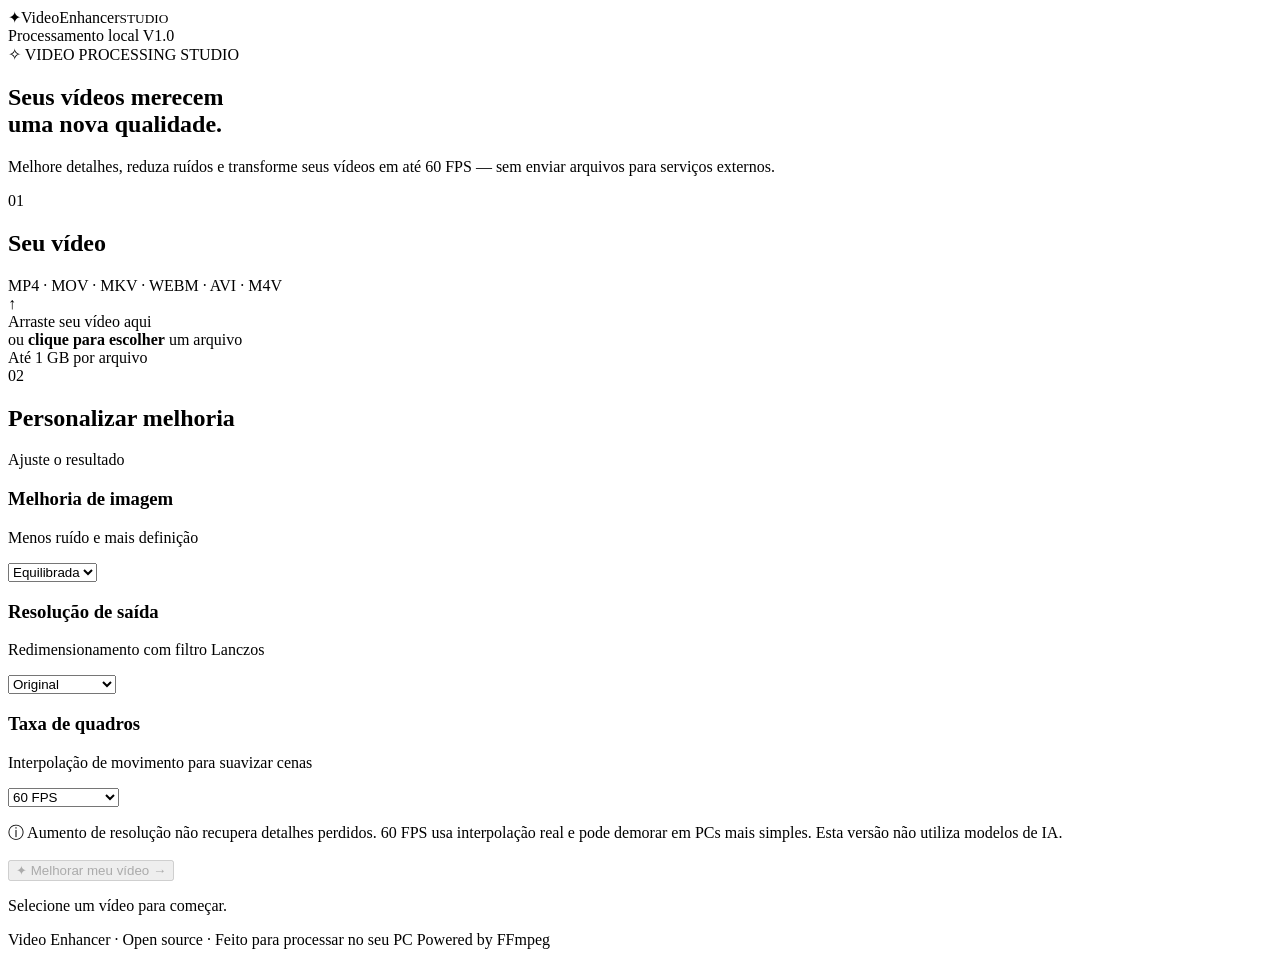
==== static/index.html @ 1512363d "Build responsive Video Enhancer web UI: static/index.html" ====
<!doctype html>
<html lang="pt-BR">
<head>
  <meta charset="UTF-8" />
  <meta name="viewport" content="width=device-width, initial-scale=1.0" />
  <meta name="theme-color" content="#080b13" />
  <title>Video Enhancer — Melhore seus vídeos</title>
  <link rel="stylesheet" href="/static/styles.css" />
</head>
<body>
  <div class="glow glow-a"></div><div class="glow glow-b"></div>
  <header class="header">
    <div class="brand"><span class="brand-logo">✦</span><span>Video<span class="brand-accent">Enhancer</span></span><small>STUDIO</small></div>
    <div class="header-meta"><span class="status-dot"></span> Processamento local <span class="version">V1.0</span></div>
  </header>
  <main class="shell">
    <section class="intro">
      <div class="eyebrow"><span class="spark">✧</span> VIDEO PROCESSING STUDIO</div>
      <h1>Seus vídeos merecem<br><span>uma nova qualidade.</span></h1>
      <p>Melhore detalhes, reduza ruídos e transforme seus vídeos em até 60 FPS — sem enviar arquivos para serviços externos.</p>
    </section>
    <section class="workspace">
      <div class="workspace-head"><div><span class="step">01</span><h2>Seu vídeo</h2></div><span class="subdued">MP4 · MOV · MKV · WEBM · AVI · M4V</span></div>
      <label id="dropzone" class="dropzone" for="videoInput" tabindex="0" role="button" aria-label="Selecionar vídeo">
        <input id="videoInput" type="file" accept=".mp4,.mov,.mkv,.webm,.avi,.m4v,video/*" hidden>
        <div class="upload-icon">↑</div>
        <div class="upload-title">Arraste seu vídeo aqui</div>
        <div class="upload-note">ou <strong>clique para escolher</strong> um arquivo</div>
        <div class="upload-limit">Até 1 GB por arquivo</div>
      </label>
      <div class="file-card" id="fileCard" hidden>
        <video id="preview" controls playsinline preload="metadata"></video>
        <div class="file-info"><div class="file-name" id="fileName"></div><div class="file-detail" id="fileDetail"></div><button id="removeFile" class="text-button" type="button">Trocar vídeo</button></div>
      </div>
    </section>
    <section class="workspace">
      <div class="workspace-head"><div><span class="step">02</span><h2>Personalizar melhoria</h2></div><span class="subdued">Ajuste o resultado</span></div>
      <div class="settings">
        <div class="setting"><div class="setting-copy"><h3>Melhoria de imagem</h3><p>Menos ruído e mais definição</p></div>
          <select id="quality" aria-label="Melhoria de imagem"><option value="off">Desligada</option><option value="balanced" selected>Equilibrada</option><option value="strong">Forte</option></select></div>
        <div class="setting"><div class="setting-copy"><h3>Resolução de saída</h3><p>Redimensionamento com filtro Lanczos</p></div>
          <select id="resolution" aria-label="Resolução de saída"><option value="original" selected>Original</option><option value="720">720p</option><option value="1080">1080p Full HD</option><option value="2160">2160p 4K</option></select></div>
        <div class="setting"><div class="setting-copy"><h3>Taxa de quadros</h3><p>Interpolação de movimento para suavizar cenas</p></div>
          <select id="fps" aria-label="Taxa de quadros"><option value="original">Manter original</option><option value="60" selected>60 FPS</option></select></div>
      </div>
      <p class="info-box">ⓘ Aumento de resolução não recupera detalhes perdidos. 60 FPS usa interpolação real e pode demorar em PCs mais simples. Esta versão não utiliza modelos de IA.</p>
    </section>
    <section class="actions">
      <button id="processBtn" class="primary" disabled><span>✦</span> Melhorar meu vídeo <span class="btn-arrow">→</span></button>
      <p id="message" class="message" role="status" aria-live="polite">Selecione um vídeo para começar.</p>
      <div id="progressArea" class="progress-area" hidden><div class="progress-label"><span id="stage">Preparando...</span><strong id="percentage">0%</strong></div><div class="progress-track"><div id="progressBar" class="progress-fill"></div></div></div>
      <div id="resultArea" class="result-area" hidden><div class="result-heading">✓ Seu vídeo está pronto!</div><video id="resultPreview" controls playsinline></video><a id="downloadBtn" class="download" download="video-enhanced.mp4">↓ Baixar vídeo melhorado</a></div>
    </section>
    <footer>Video Enhancer · Open source · Feito para processar no seu PC <span>Powered by FFmpeg</span></footer>
  </main>
  <script src="/static/app.js" defer></script>
</body>
</html>
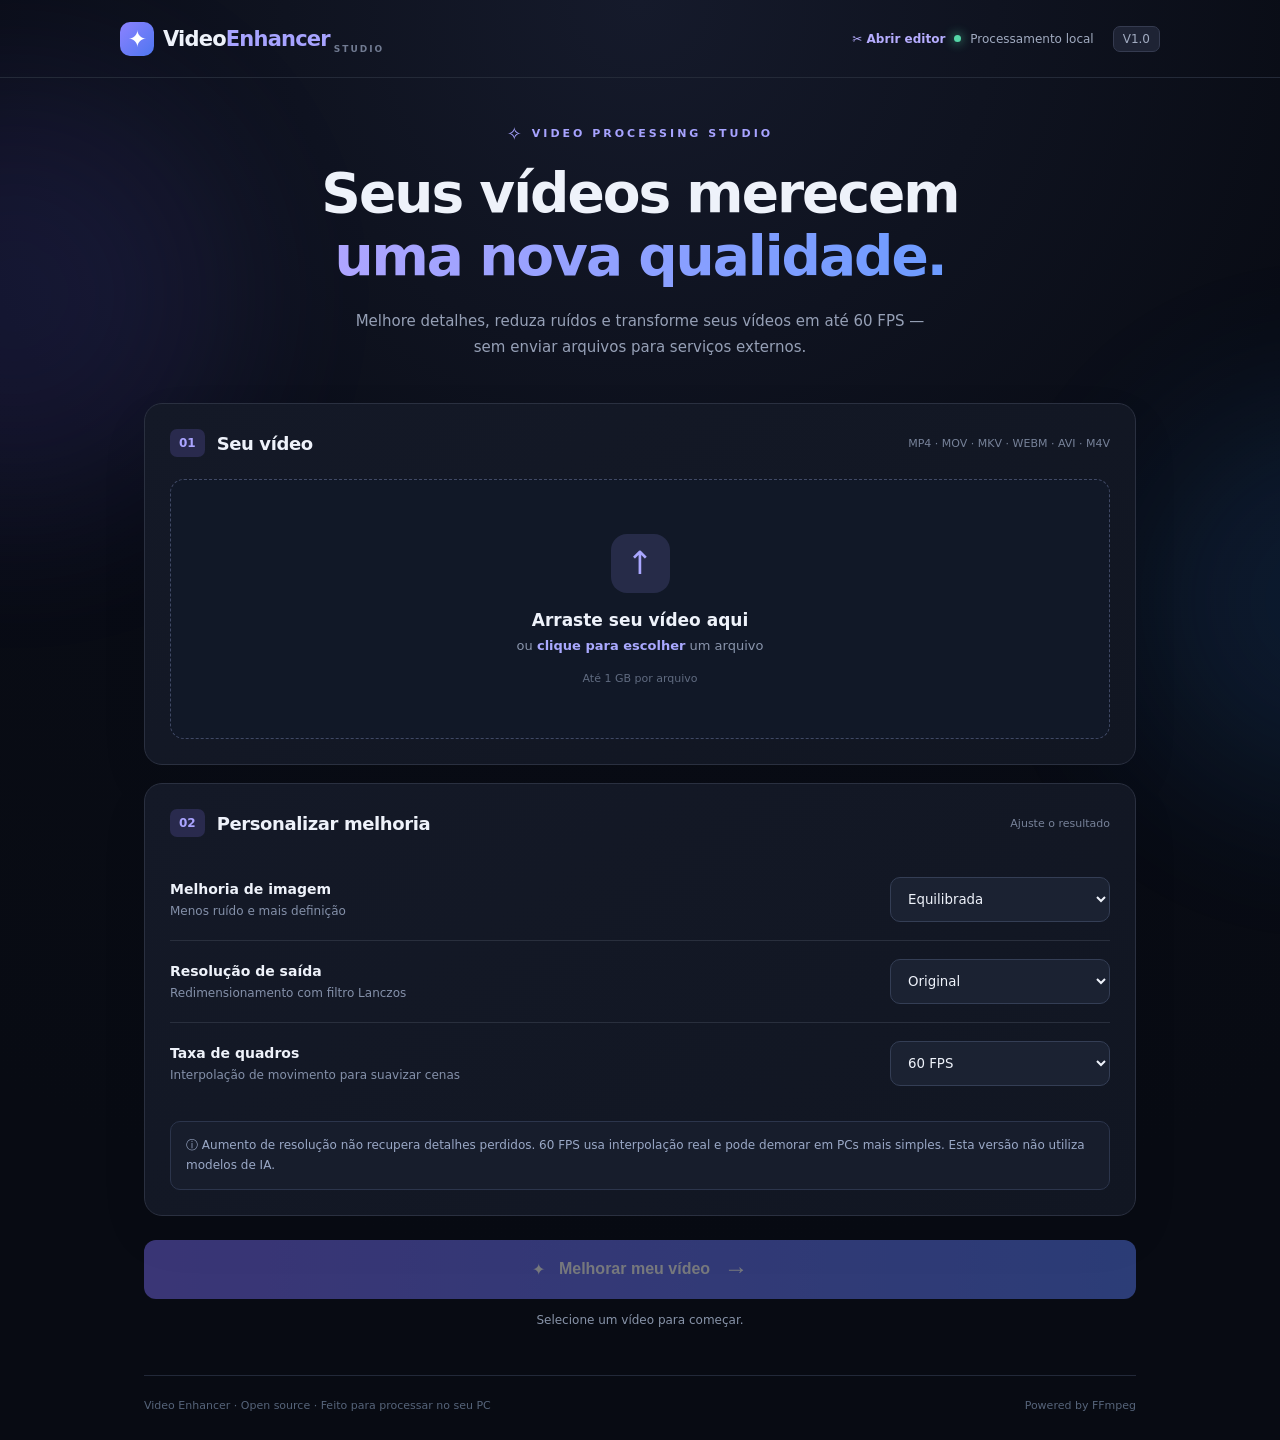
==== commit 706ff3c7: "Integrate editor and update docs: static/index.html" ====
--- a/static/index.html
+++ b/static/index.html
@@ -11,7 +11,7 @@
   <div class="glow glow-a"></div><div class="glow glow-b"></div>
   <header class="header">
     <div class="brand"><span class="brand-logo">✦</span><span>Video<span class="brand-accent">Enhancer</span></span><small>STUDIO</small></div>
-    <div class="header-meta"><span class="status-dot"></span> Processamento local <span class="version">V1.0</span></div>
+    <div class="header-meta"><a href="/editor" style="color:#b6adff;text-decoration:none;font-weight:700">✂ Abrir editor</a><span class="status-dot"></span> Processamento local <span class="version">V1.0</span></div>
   </header>
   <main class="shell">
     <section class="intro">
--- a/static/styles.css
+++ b/static/styles.css
@@ -0,0 +1,2 @@
+:root{font-family:Inter,ui-sans-serif,system-ui,-apple-system,"Segoe UI",sans-serif;color:#eef2fa;background:#080b13;font-synthesis:none}*{box-sizing:border-box}body{margin:0;min-height:100vh;overflow-x:hidden;background:radial-gradient(circle at 50% 0%,#151a2b 0,#090c15 45%,#080b13 80%)}.glow{position:fixed;pointer-events:none;filter:blur(85px);opacity:.12;border-radius:50%;z-index:0}.glow-a{width:430px;height:430px;top:80px;left:-200px;background:#7164ff}.glow-b{width:400px;height:400px;top:400px;right:-250px;background:#2a88ed}.header{height:78px;border-bottom:1px solid #242a38;display:flex;justify-content:space-between;align-items:center;padding:0 max(24px,calc((100vw - 1040px)/2));position:relative;z-index:1}.brand{font-size:21px;font-weight:800;display:flex;align-items:center;gap:9px;letter-spacing:-.8px}.brand-logo{background:linear-gradient(135deg,#8c82ff,#4e76f0);width:34px;height:34px;border-radius:10px;display:grid;place-items:center;color:white;font-size:23px}.brand-accent{color:#a7a3ff}.brand small{align-self:flex-end;margin:0 0 2px -5px;color:#717b92;font-size:9px;letter-spacing:2px}.header-meta{font-size:12px;color:#a1abc0;display:flex;align-items:center;gap:9px}.status-dot{width:7px;height:7px;border-radius:50%;background:#55d6a7;box-shadow:0 0 11px #55d6a7}.version{background:#1e2334;border:1px solid #353b50;border-radius:7px;padding:5px 9px;margin-left:10px}.shell{max-width:1040px;margin:auto;padding:45px 24px 20px;position:relative;z-index:1}.intro{text-align:center;margin-bottom:43px}.eyebrow{font-size:11px;color:#a7a3ff;letter-spacing:3px;font-weight:800}.spark{font-size:18px;vertical-align:middle}h1{font-size:clamp(34px,5vw,55px);line-height:1.15;letter-spacing:-2px;margin:18px 0 19px;font-weight:850}h1 span{background:linear-gradient(95deg,#afa5ff,#6c9bff);background-clip:text;-webkit-background-clip:text;color:transparent}.intro p{max-width:580px;margin:auto;color:#96a0b6;line-height:1.75;font-size:15px}.workspace{background:linear-gradient(145deg,#141927,#111622);border:1px solid #2a3040;border-radius:18px;padding:25px;margin:18px 0;box-shadow:0 20px 50px #0001}.workspace-head{display:flex;justify-content:space-between;align-items:center;gap:12px;margin-bottom:22px}.workspace-head>div{display:flex;align-items:center;gap:12px}.step{background:#292a4d;color:#aaa4ff;border-radius:7px;padding:7px 9px;font-size:12px;font-weight:800}.workspace h2{font-size:18px;margin:0;letter-spacing:-.4px}.subdued{font-size:11px;color:#778299}.dropzone{border:1.5px dashed #404965;border-radius:14px;background:#111827;display:flex;flex-direction:column;align-items:center;justify-content:center;min-height:260px;cursor:pointer;transition:.2s;text-align:center;padding:24px}.dropzone:hover,.dropzone.drag{border-color:#9b8eff;background:#191c34}.upload-icon{width:59px;height:59px;border-radius:16px;background:#262b48;color:#aaa7ff;display:grid;place-items:center;font-size:32px;margin-bottom:17px}.upload-title{font-size:17px;font-weight:750}.upload-note{margin-top:8px;color:#8994ab;font-size:13px}.upload-note strong{color:#aaa9ff}.upload-limit{margin-top:19px;color:#606b80;font-size:11px}.file-card{display:flex;gap:20px;align-items:center;background:#0c1220;padding:14px;border-radius:13px;border:1px solid #283149}.file-card video{width:210px;max-height:135px;background:#000;border-radius:9px}.file-info{min-width:0}.file-name{font-weight:700;overflow-wrap:anywhere}.file-detail{color:#8793ad;font-size:12px;margin:9px 0}.text-button{color:#a59fff;background:none;border:0;padding:0;cursor:pointer}.settings{display:flex;flex-direction:column}.setting{display:flex;align-items:center;justify-content:space-between;gap:20px;padding:18px 0;border-bottom:1px solid #292f3d}.setting:last-child{border:0}.setting h3{font-size:14px;margin:0 0 7px}.setting p{font-size:12px;color:#8490a9;margin:0}.setting select{width:220px;background:#1b2232;border:1px solid #343e55;border-radius:10px;padding:13px;color:#eef2fa;cursor:pointer;font-family:inherit;outline:none}.setting select:focus{border-color:#8c82ff}.info-box{background:#171d2c;border:1px solid #2c354c;border-radius:10px;padding:13px 15px;color:#9aa8c6;font-size:12px;line-height:1.7;margin:17px 0 0}.actions{margin:24px 0;text-align:center}.primary{width:100%;height:59px;border:0;border-radius:12px;background:linear-gradient(95deg,#796af0,#597af1);color:white;font-size:16px;font-weight:800;cursor:pointer;display:flex;align-items:center;justify-content:center;gap:14px;box-shadow:0 9px 24px #635afa33;transition:opacity .2s}.primary:hover:not(:disabled){filter:brightness(1.13)}.primary:disabled{opacity:.45;cursor:not-allowed;box-shadow:none}.btn-arrow{font-size:24px}.message{font-size:12px;color:#8894a9;line-height:1.6}.progress-area,.result-area{background:#151b2a;border:1px solid #30384e;border-radius:14px;padding:20px;margin-top:19px;text-align:left}.progress-label{display:flex;justify-content:space-between;font-size:13px;color:#aab4cb;margin-bottom:14px}.progress-label strong{color:#ada5ff}.progress-track{height:8px;background:#2a3245;border-radius:12px;overflow:hidden}.progress-fill{height:100%;width:0%;background:linear-gradient(90deg,#7974f7,#6ca2ff);transition:width .35s}.result-heading{font-weight:800;color:#7ee0b6;margin-bottom:15px}.result-area video{display:block;width:100%;max-height:430px;background:#000;border-radius:10px}.download{display:flex;justify-content:center;align-items:center;background:#2d6a60;color:#d9fff0;padding:15px;margin-top:16px;border-radius:10px;text-decoration:none;font-weight:800}.download:hover{background:#3b897b}footer{display:flex;justify-content:space-between;border-top:1px solid #222939;padding:23px 0 8px;margin-top:45px;color:#56647a;font-size:11px}@media(max-width:650px){.header{padding:0 17px}.brand{font-size:17px}.brand small,.header-meta .version{display:none}.shell{padding:35px 15px}.workspace{padding:17px}.workspace-head{align-items:flex-start}.subdued{font-size:9px;max-width:130px;text-align:right}.setting{align-items:flex-start;flex-direction:column;gap:12px}.setting select{width:100%}.file-card{display:block}.file-card video{width:100%;max-height:250px}.file-info{margin-top:12px}footer{gap:10px;flex-direction:column}h1{letter-spacing:-1px}} 
+[hidden]{display:none!important}
